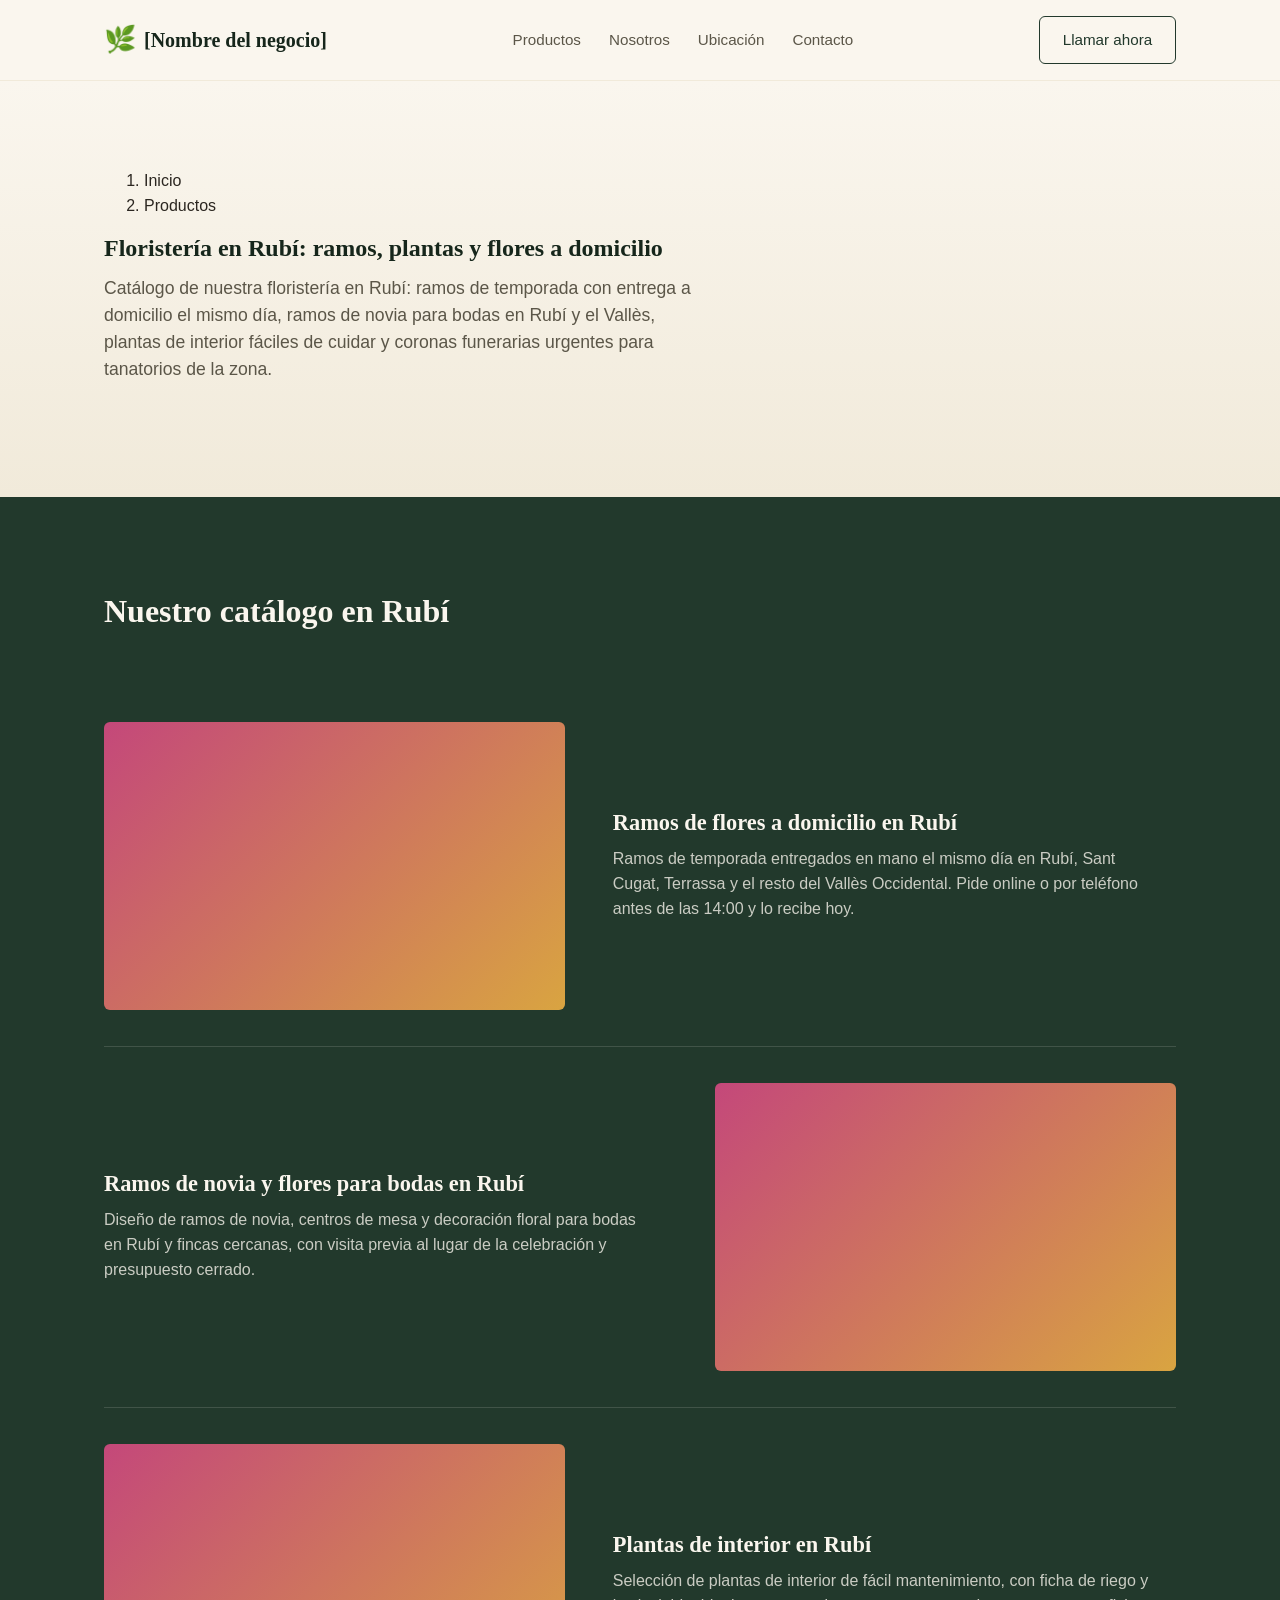
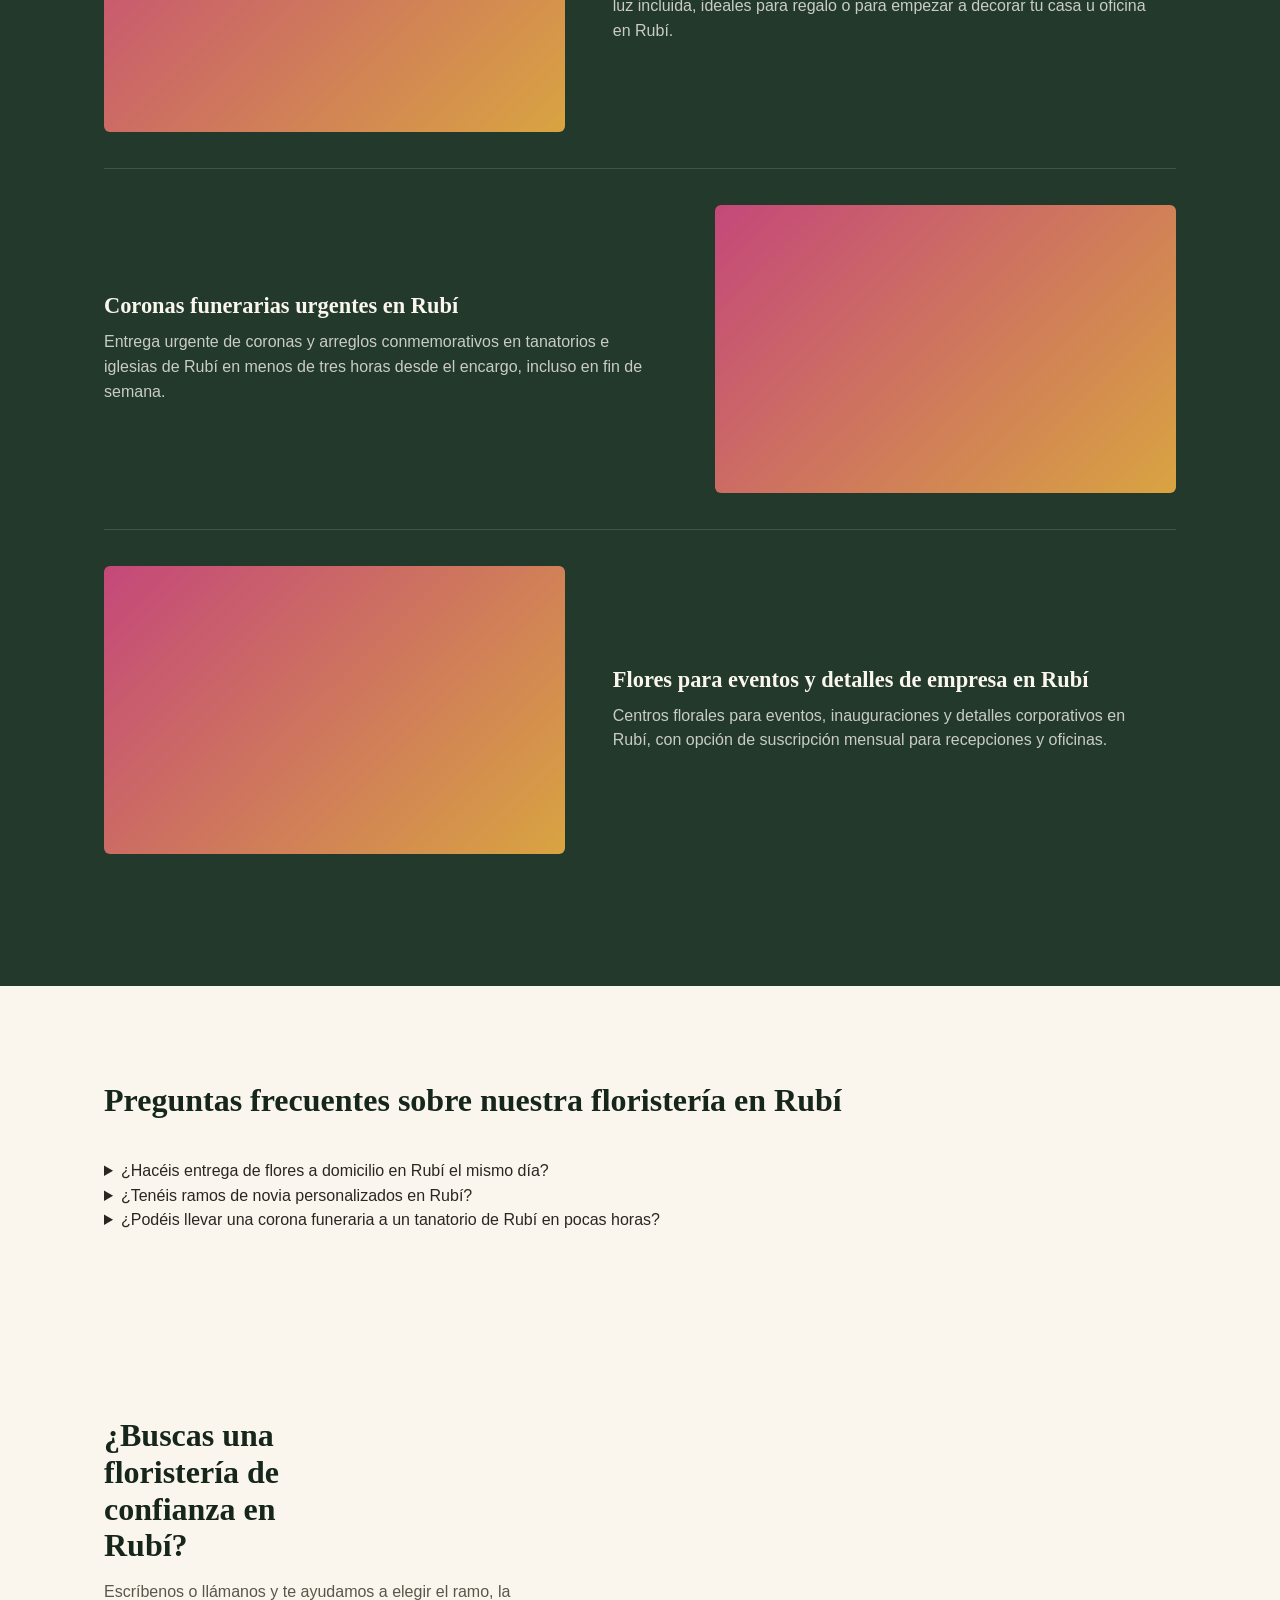
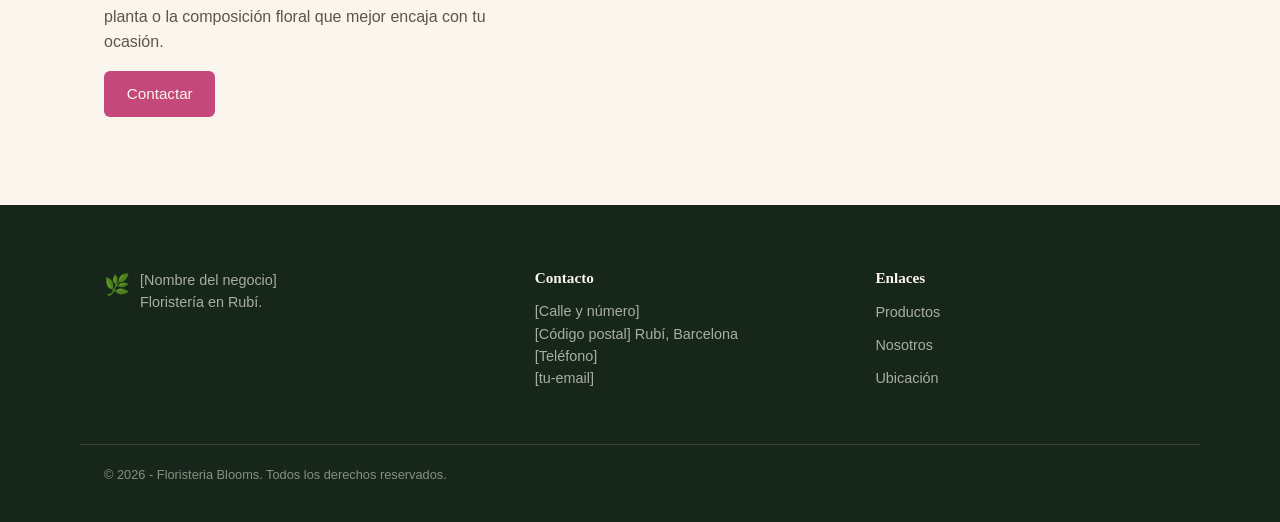
==== productos.html @ ac21e6e9 "cambios" ====
<!DOCTYPE html>
<html lang="es">
<head>
  <meta charset="UTF-8">
  <meta name="viewport" content="width=device-width, initial-scale=1.0">

  <title>Floristería en Rubí | Ramos, Bodas y Flores a Domicilio | [Nombre del negocio]</title>

  <meta name="description" content="Floristería en Rubí con ramos de temporada, flores a domicilio el mismo día, ramos de novia, plantas de interior y coronas funerarias. Pide online o visítanos en Rubí.">

  <link rel="stylesheet" href="styles.css">

</head>
<body>

  <header class="site-header">
    <div class="wrap header-inner">
      <a href="index.html" class="logo">
        <span class="logo-mark" aria-hidden="true">🌿</span>
        [Nombre del negocio]
      </a>

      <nav aria-label="Navegación principal">
        <ul class="nav-list">
          <li><a href="productos.html" aria-current="page">Productos</a></li>
          <li><a href="index.html#nosotros">Nosotros</a></li>
          <li><a href="index.html#ubicacion">Ubicación</a></li>
          <li><a href="index.html#contacto">Contacto</a></li>
        </ul>
      </nav>

      <a href="tel:+34[tu-teléfono]" class="btn btn-ghost header-cta">Llamar ahora</a>
    </div>
  </header>

  <main id="productos-top">

    <section class="hero">
      <div class="wrap">
        <nav aria-label="Breadcrumb">
          <ol class="breadcrumb">
            <li><a href="index.html">Inicio</a></li>
            <li aria-current="page">Productos</li>
          </ol>
        </nav>
        <h1>Floristería en Rubí: ramos, plantas y flores a domicilio</h1>
        <p class="hero-lede">
          Catálogo de nuestra floristería en Rubí: ramos de temporada con entrega a
          domicilio el mismo día, ramos de novia para bodas en Rubí y el Vallès,
          plantas de interior fáciles de cuidar y coronas funerarias urgentes para
          tanatorios de la zona.
        </p>
      </div>
    </section>

    <section id="productos" class="services">
      <div class="wrap">
        <h2>Nuestro catálogo en Rubí</h2>

        <article class="service-row">
          <div class="service-media" role="img" aria-label="Ramo de flores de temporada listo para entrega a domicilio en Rubí"></div>
          <div class="service-copy">
            <h3>Ramos de flores a domicilio en Rubí</h3>
            <p>
              Ramos de temporada entregados en mano el mismo día en Rubí, Sant Cugat,
              Terrassa y el resto del Vallès Occidental. Pide online o por teléfono
              antes de las 14:00 y lo recibe hoy.
            </p>
          </div>
        </article>

        <article class="service-row service-row--reverse">
          <div class="service-media" role="img" aria-label="Ramo de novia artesanal para bodas en Rubí"></div>
          <div class="service-copy">
            <h3>Ramos de novia y flores para bodas en Rubí</h3>
            <p>
              Diseño de ramos de novia, centros de mesa y decoración floral para
              bodas en Rubí y fincas cercanas, con visita previa al lugar de la
              celebración y presupuesto cerrado.
            </p>
          </div>
        </article>

        <article class="service-row">
          <div class="service-media" role="img" aria-label="Plantas de interior en macetas de cerámica para tiendas de Rubí"></div>
          <div class="service-copy">
            <h3>Plantas de interior en Rubí</h3>
            <p>
              Selección de plantas de interior de fácil mantenimiento, con ficha de
              riego y luz incluida, ideales para regalo o para empezar a decorar tu
              casa u oficina en Rubí.
            </p>
          </div>
        </article>

        <article class="service-row service-row--reverse">
          <div class="service-media" role="img" aria-label="Corona floral conmemorativa para tanatorio en Rubí"></div>
          <div class="service-copy">
            <h3>Coronas funerarias urgentes en Rubí</h3>
            <p>
              Entrega urgente de coronas y arreglos conmemorativos en tanatorios e
              iglesias de Rubí en menos de tres horas desde el encargo, incluso en
              fin de semana.
            </p>
          </div>
        </article>

        <article class="service-row">
          <div class="service-media" role="img" aria-label="Centro floral para evento de empresa en Rubí"></div>
          <div class="service-copy">
            <h3>Flores para eventos y detalles de empresa en Rubí</h3>
            <p>
              Centros florales para eventos, inauguraciones y detalles corporativos
              en Rubí, con opción de suscripción mensual para recepciones y
              oficinas.
            </p>
          </div>
        </article>
      </div>
    </section>

    <section class="testimonials">
      <div class="wrap">
        <h2>Preguntas frecuentes sobre nuestra floristería en Rubí</h2>
        <div class="faq-list">
          <details>
            <summary>¿Hacéis entrega de flores a domicilio en Rubí el mismo día?</summary>
            <p>Sí, los pedidos realizados antes de las 14:00 se entregan el mismo día en Rubí y poblaciones cercanas.</p>
          </details>
          <details>
            <summary>¿Tenéis ramos de novia personalizados en Rubí?</summary>
            <p>Sí, diseñamos ramos de novia a medida tras una reunión previa, con flor de temporada y presupuesto cerrado.</p>
          </details>
          <details>
            <summary>¿Podéis llevar una corona funeraria a un tanatorio de Rubí en pocas horas?</summary>
            <p>Sí, entregamos coronas y arreglos conmemorativos en tanatorios e iglesias de Rubí en menos de tres horas desde el encargo.</p>
          </details>
        </div>
      </div>
    </section>

    <section class="about">
      <div class="wrap about-inner">
        <div class="about-copy">
          <h2>¿Buscas una floristería de confianza en Rubí?</h2>
          <p>
            Escríbenos o llámanos y te ayudamos a elegir el ramo, la planta o la
            composición floral que mejor encaja con tu ocasión.
          </p>
          <a href="index.html#contacto" class="btn btn-primary">Contactar</a>
        </div>
      </div>
    </section>

  </main>

  <footer id="contacto" class="site-footer">
    <div class="wrap footer-inner">
      <div class="footer-brand">
        <span class="logo-mark" aria-hidden="true">🌿</span>
        <p>[Nombre del negocio]<br>Floristería en Rubí.</p>
      </div>

      <div class="footer-col">
        <h3>Contacto</h3>
        <p>
          [Calle y número]<br>
          [Código postal] Rubí, Barcelona<br>
          <a href="tel:+34[tu-teléfono]">[Teléfono]</a><br>
          <a href="mailto:[tu-email]">[tu-email]</a>
        </p>
      </div>

      <div class="footer-col">
        <h3>Enlaces</h3>
        <ul>
          <li><a href="productos.html">Productos</a></li>
          <li><a href="index.html#nosotros">Nosotros</a></li>
          <li><a href="index.html#ubicacion">Ubicación</a></li>
        </ul>
      </div>
    </div>

    <div class="wrap footer-bottom">
      <p>© 2026 - Floristeria Blooms. Todos los derechos reservados.</p>
    </div>
  </footer>

</body>
</html>
---- styles.css ----
:root {
  --pine: #22392C;
  --pine-deep: #16261B;
  --ivory: #FAF6EE;
  --ivory-dim: #F1EADA;
  --magenta: #C4487A;
  --magenta-deep: #9E3462;
  --gold: #D9A441;
  --ink: #2B2620;
  --ink-soft: #5B5648;

  --font-display: "Fraunces", Georgia, serif;
  --font-body: "Work Sans", -apple-system, BlinkMacSystemFont, "Segoe UI", sans-serif;

  --wrap: 1120px;
  --radius: 6px;
}

/*RESET*/
*, *::before, *::after { box-sizing: border-box; }
html { scroll-behavior: smooth; }
body {
  margin: 0;
  font-family: var(--font-body);
  color: var(--ink);
  background: var(--ivory);
  line-height: 1.55;
  -webkit-font-smoothing: antialiased;
}
img { max-width: 100%; display: block; }
a { color: inherit; text-decoration: none; }
ul { list-style: none; margin: 0; padding: 0; }
h1, h2, h3 { font-family: var(--font-display); font-weight: 600; line-height: 1.15; margin: 0 0 0.5em; color: var(--pine-deep); }
p { margin: 0 0 1em; max-width: 62ch; }

:focus-visible {
  outline: 2px solid var(--magenta);
  outline-offset: 3px;
}

@media (prefers-reduced-motion: reduce) {
  html { scroll-behavior: auto; }
  * { animation-duration: 0.001ms !important; transition-duration: 0.001ms !important; }
}

.wrap {
  max-width: var(--wrap);
  margin: 0 auto;
  padding: 0 24px;
}

/*BOTONES*/
.btn {
  display: inline-block;
  padding: 0.75em 1.5em;
  border-radius: var(--radius);
  font-weight: 500;
  font-size: 0.95rem;
  transition: background-color 0.2s ease, color 0.2s ease, border-color 0.2s ease;
}
.btn-primary {
  background: var(--magenta);
  color: var(--ivory);
}
.btn-primary:hover { background: var(--magenta-deep); }

.btn-ghost {
  border: 1px solid var(--pine);
  color: var(--pine);
}
.btn-ghost:hover { background: var(--pine); color: var(--ivory); }

.btn-text {
  padding: 0.75em 0;
  color: var(--pine-deep);
  font-weight: 600;
  border-bottom: 1px solid transparent;
}
.btn-text:hover { border-bottom-color: var(--pine-deep); }

/* HEADER*/
.site-header {
  position: sticky;
  top: 0;
  z-index: 10;
  background: rgba(250, 246, 238, 0.92);
  backdrop-filter: blur(6px);
  border-bottom: 1px solid var(--ivory-dim);
}
.header-inner {
  display: flex;
  align-items: center;
  justify-content: space-between;
  gap: 24px;
  padding-top: 16px;
  padding-bottom: 16px;
}
.logo {
  display: flex;
  align-items: center;
  gap: 8px;
  font-family: var(--font-display);
  font-size: 1.25rem;
  font-weight: 600;
  color: var(--pine-deep);
  white-space: nowrap;
}
.logo-mark { font-size: 1.3em; }

.nav-list {
  display: flex;
  gap: 28px;
  font-size: 0.95rem;
}
.nav-list a { color: var(--ink-soft); }
.nav-list a:hover { color: var(--magenta); }

.header-cta { flex-shrink: 0; }

@media (max-width: 720px) {
  .nav-list { display: none; }
}

/*HERO */
.hero {
  padding: 72px 0 96px;
  background: linear-gradient(180deg, var(--ivory) 0%, var(--ivory-dim) 100%);
}
.hero-inner {
  display: grid;
  grid-template-columns: 1.1fr 0.9fr;
  gap: 56px;
  align-items: center;
}
.hero-copy h1 {
  font-size: clamp(2.1rem, 4vw, 3.1rem);
  max-width: 14ch;
}
.hero-lede {
  font-size: 1.1rem;
  color: var(--ink-soft);
}
.hero-actions {
  display: flex;
  align-items: center;
  gap: 24px;
  flex-wrap: wrap;
  margin-top: 8px;
}

.hero-collage {
  position: relative;
  height: 380px;
}
.collage-tile {
  position: absolute;
  border-radius: var(--radius);
  background-size: cover;
  background-position: center;
  box-shadow: 0 18px 40px -20px rgba(22, 38, 27, 0.4);
}
.tile-a {
  width: 62%;
  height: 70%;
  top: 0;
  right: 0;
  background: linear-gradient(135deg, #E7A9C1, var(--magenta));
}
.tile-b {
  width: 46%;
  height: 48%;
  bottom: 0;
  left: 0;
  background: linear-gradient(135deg, var(--gold), #B87F2C);
}
.tile-c {
  width: 34%;
  height: 34%;
  bottom: 8%;
  right: 12%;
  background: linear-gradient(135deg, var(--pine), var(--pine-deep));
  border: 6px solid var(--ivory);
}

@media (max-width: 860px) {
  .hero-inner { grid-template-columns: 1fr; }
  .hero-collage { height: 260px; order: -1; }
}

/*DIVIDERS */
.divider { line-height: 0; }
.divider svg { width: 100%; height: 48px; display: block; }
.divider path { fill: var(--pine); }
.divider-flip { transform: scaleY(-1); }
.divider-flip svg { transform: scaleY(-1); }

/* SOBRE NOSOTROS */
.about { padding: 88px 0; }
.about-inner {
  display: grid;
  grid-template-columns: 0.85fr 1.15fr;
  gap: 56px;
  align-items: center;
}
.about-media {
  aspect-ratio: 4 / 5;
  border-radius: var(--radius);
  background: linear-gradient(150deg, var(--ivory-dim), var(--gold) 140%);
}
.about-copy h2 { font-size: 2rem; max-width: 16ch; }
.about-copy p { color: var(--ink-soft); }

@media (max-width: 780px) {
  .about-inner { grid-template-columns: 1fr; }
}

/* SERVICIOS — filas alternas, no tarjetas */
.services {
  background: var(--pine);
  color: var(--ivory);
  padding: 96px 0;
}
.services h2 {
  color: var(--ivory);
  font-size: 2rem;
  margin-bottom: 56px;
}
.service-row {
  display: grid;
  grid-template-columns: 0.9fr 1.1fr;
  gap: 48px;
  align-items: center;
  padding: 36px 0;
  border-bottom: 1px solid rgba(250, 246, 238, 0.14);
}
.service-row:last-child { border-bottom: none; }
.service-row--reverse { direction: rtl; }
.service-row--reverse > * { direction: ltr; }

.service-media {
  aspect-ratio: 16 / 10;
  border-radius: var(--radius);
  background: linear-gradient(135deg, var(--magenta), var(--gold));
}
.service-copy h3 {
  color: var(--ivory);
  font-size: 1.4rem;
}
.service-copy p {
  color: rgba(250, 246, 238, 0.78);
  margin-bottom: 0;
}

@media (max-width: 720px) {
  .service-row, .service-row--reverse { grid-template-columns: 1fr; direction: ltr; }
}

/* TESTIMONIOS */
.testimonials { padding: 96px 0; }
.testimonials h2 { font-size: 2rem; margin-bottom: 40px; }
.testimonial-grid {
  display: grid;
  grid-template-columns: repeat(3, 1fr);
  gap: 32px;
}
blockquote {
  margin: 0;
  padding: 28px 24px;
  background: var(--ivory-dim);
  border-left: 3px solid var(--magenta);
  border-radius: 0 var(--radius) var(--radius) 0;
}
blockquote p {
  font-family: var(--font-display);
  font-style: italic;
  font-size: 1.05rem;
  color: var(--pine-deep);
}
blockquote cite {
  font-style: normal;
  font-size: 0.85rem;
  color: var(--ink-soft);
}

@media (max-width: 860px) {
  .testimonial-grid { grid-template-columns: 1fr; }
}

/* UBICACIÓN */
.location {
  padding: 96px 0;
  background: var(--ivory-dim);
}
.location-inner {
  display: grid;
  grid-template-columns: 0.9fr 1.1fr;
  gap: 56px;
  align-items: start;
}
.location h2 { font-size: 2rem; }
address { font-style: normal; color: var(--ink-soft); margin-bottom: 20px; }

.hours { margin: 0 0 28px; }
.hours div {
  display: flex;
  justify-content: space-between;
  max-width: 320px;
  padding: 8px 0;
  border-bottom: 1px solid rgba(43, 38, 32, 0.1);
  font-size: 0.95rem;
}
.hours dt { color: var(--ink-soft); }
.hours dd { margin: 0; font-weight: 600; color: var(--pine-deep); }

.map-placeholder {
  aspect-ratio: 4 / 3;
  border-radius: var(--radius);
  background: repeating-linear-gradient(45deg, #E4DCC8, #E4DCC8 12px, #DAD0B8 12px, #DAD0B8 24px);
  display: flex;
  align-items: center;
  justify-content: center;
  text-align: center;
  padding: 24px;
}
.map-placeholder p { color: var(--ink-soft); font-size: 0.9rem; margin: 0; }

@media (max-width: 780px) {
  .location-inner { grid-template-columns: 1fr; }
}

/* FOOTER */
.site-footer {
  background: var(--pine-deep);
  color: rgba(250, 246, 238, 0.8);
  padding: 64px 0 24px;
}
.footer-inner {
  display: grid;
  grid-template-columns: 1.3fr 1fr 1fr;
  gap: 40px;
  padding-bottom: 40px;
  border-bottom: 1px solid rgba(250, 246, 238, 0.12);
}
.footer-brand {
  display: flex;
  gap: 10px;
}
.footer-brand p { color: rgba(250, 246, 238, 0.65); font-size: 0.9rem; }
.footer-col h3 {
  color: var(--ivory);
  font-size: 0.95rem;
  margin-bottom: 14px;
}
.footer-col a, .footer-col p {
  font-size: 0.9rem;
  color: rgba(250, 246, 238, 0.65);
}
.footer-col ul { display: flex; flex-direction: column; gap: 8px; }
.footer-col a:hover { color: var(--gold); }

.footer-bottom {
  padding-top: 20px;
  font-size: 0.8rem;
  color: rgba(250, 246, 238, 0.5);
}

@media (max-width: 680px) {
  .footer-inner { grid-template-columns: 1fr; }
}
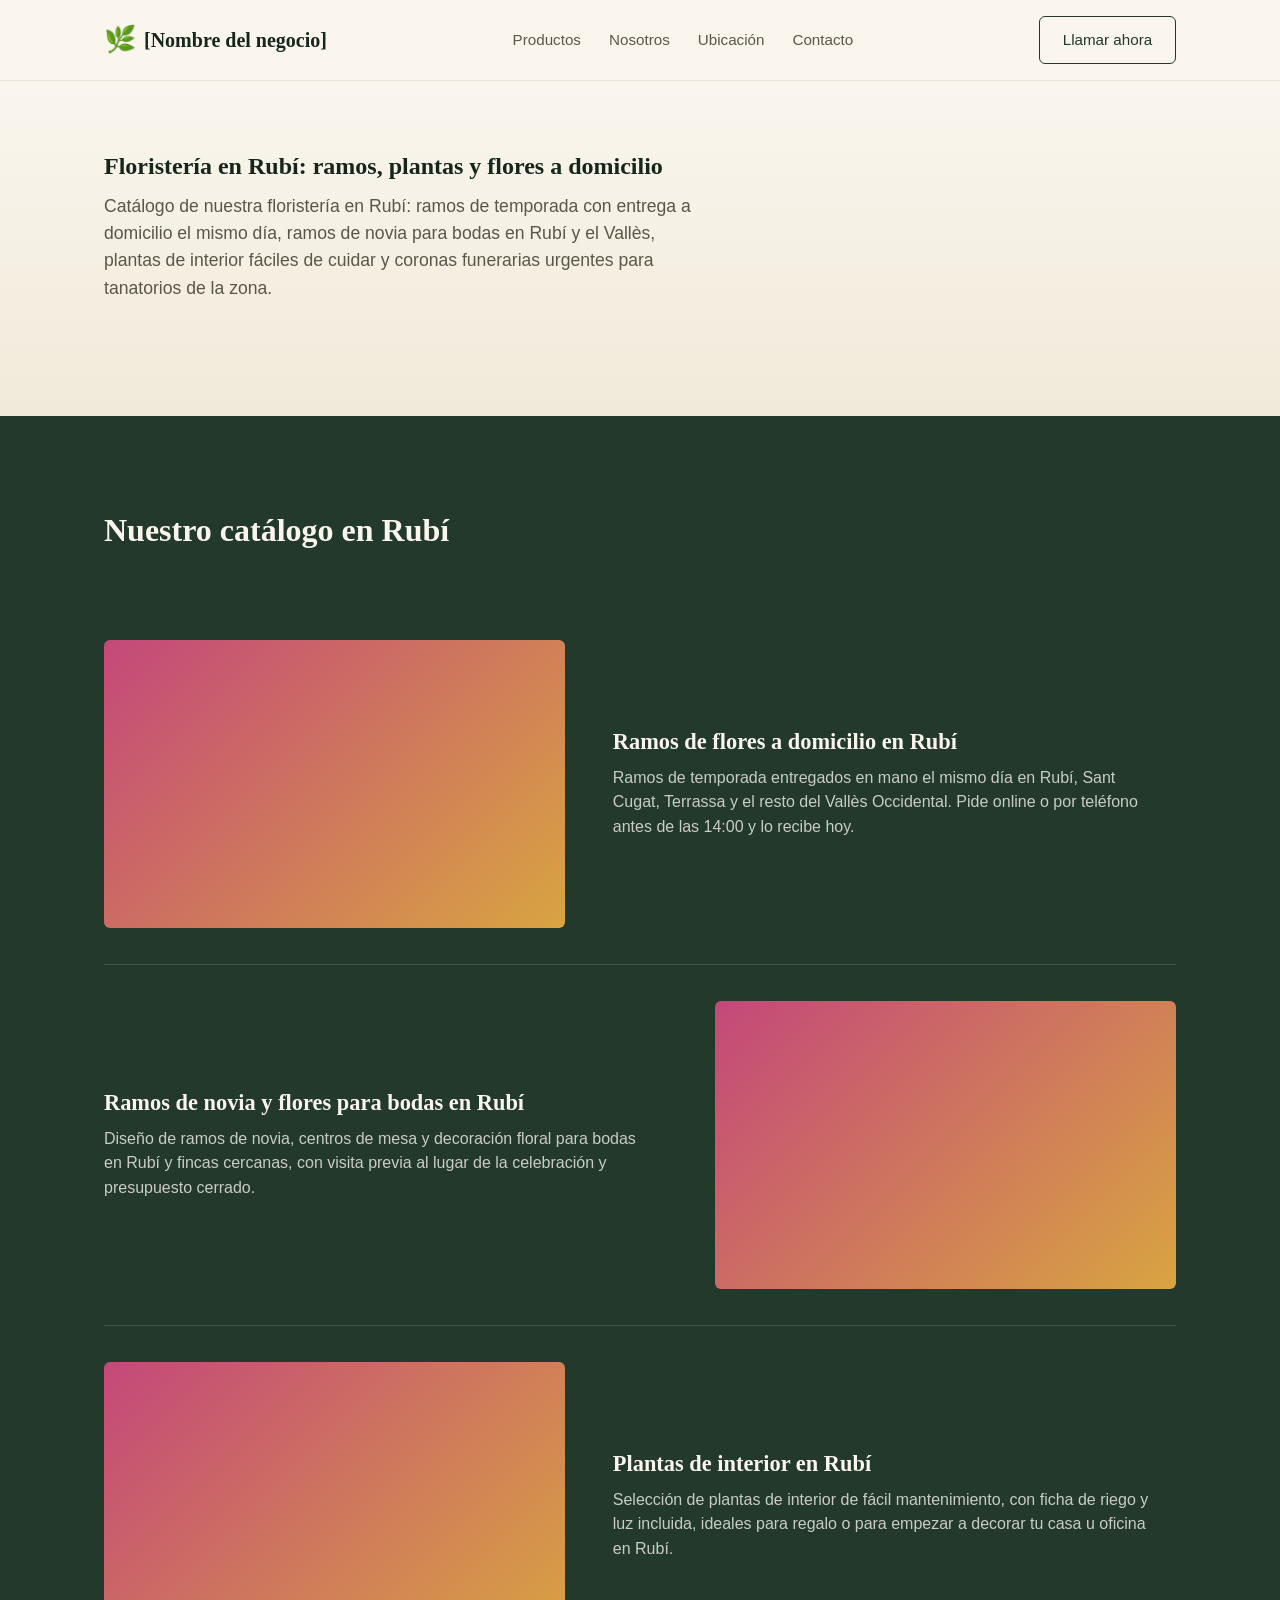
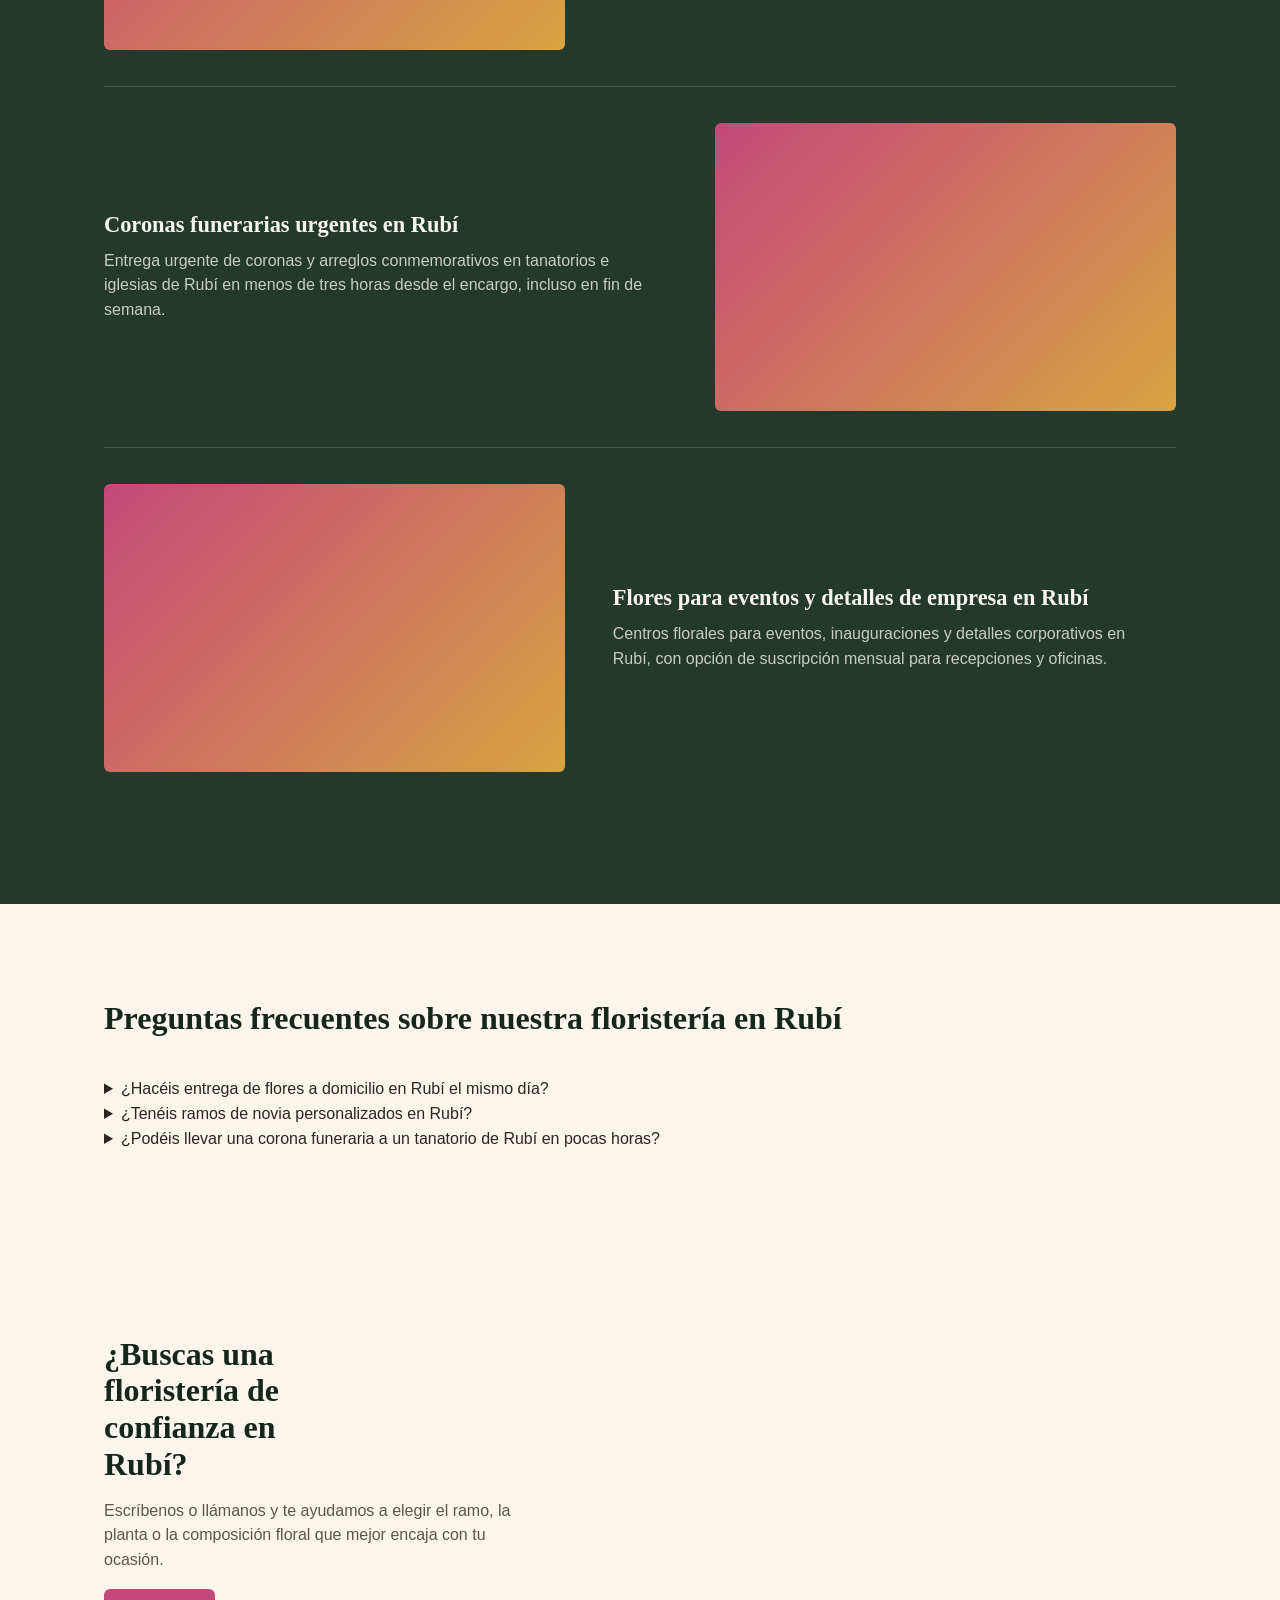
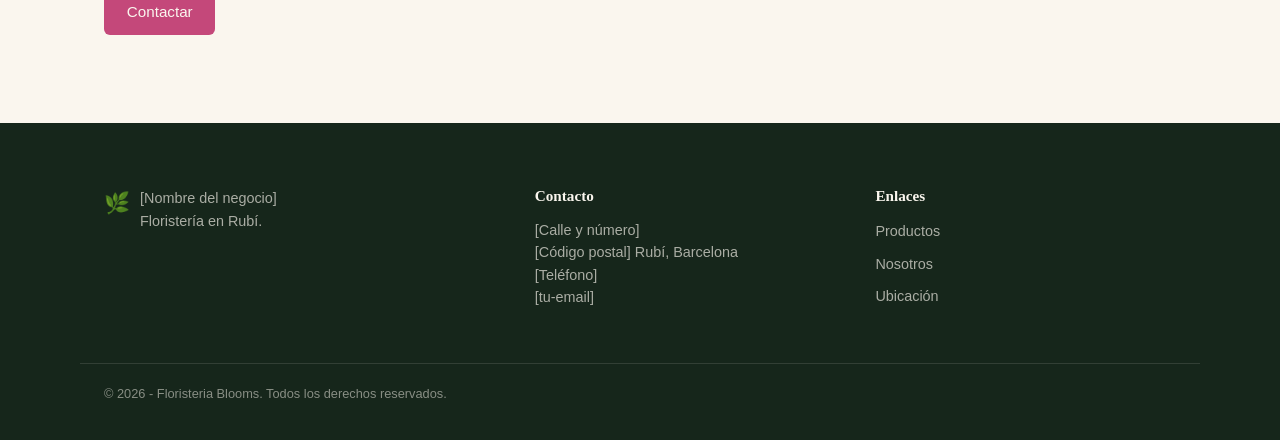
==== commit 41ff308f: "productos" ====
--- a/productos.html
+++ b/productos.html
@@ -37,12 +37,6 @@
 
     <section class="hero">
       <div class="wrap">
-        <nav aria-label="Breadcrumb">
-          <ol class="breadcrumb">
-            <li><a href="index.html">Inicio</a></li>
-            <li aria-current="page">Productos</li>
-          </ol>
-        </nav>
         <h1>Floristería en Rubí: ramos, plantas y flores a domicilio</h1>
         <p class="hero-lede">
           Catálogo de nuestra floristería en Rubí: ramos de temporada con entrega a
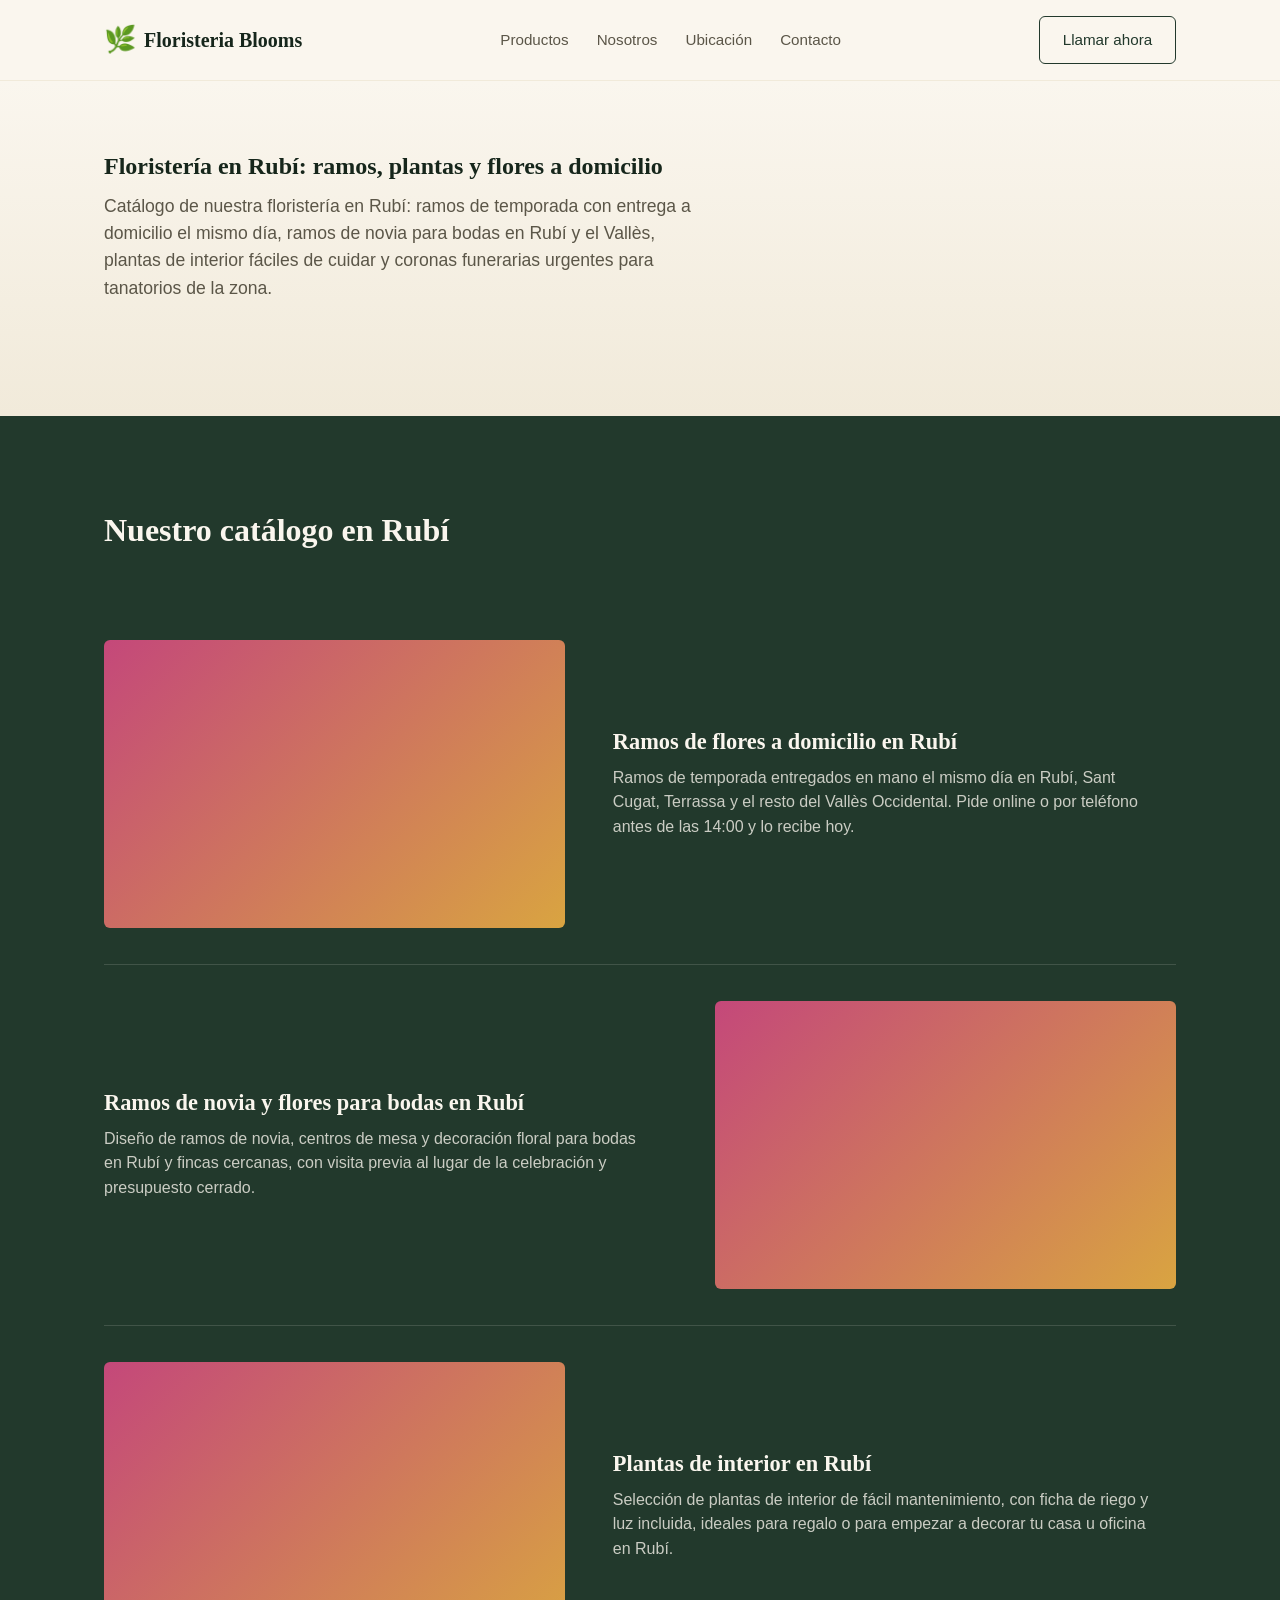
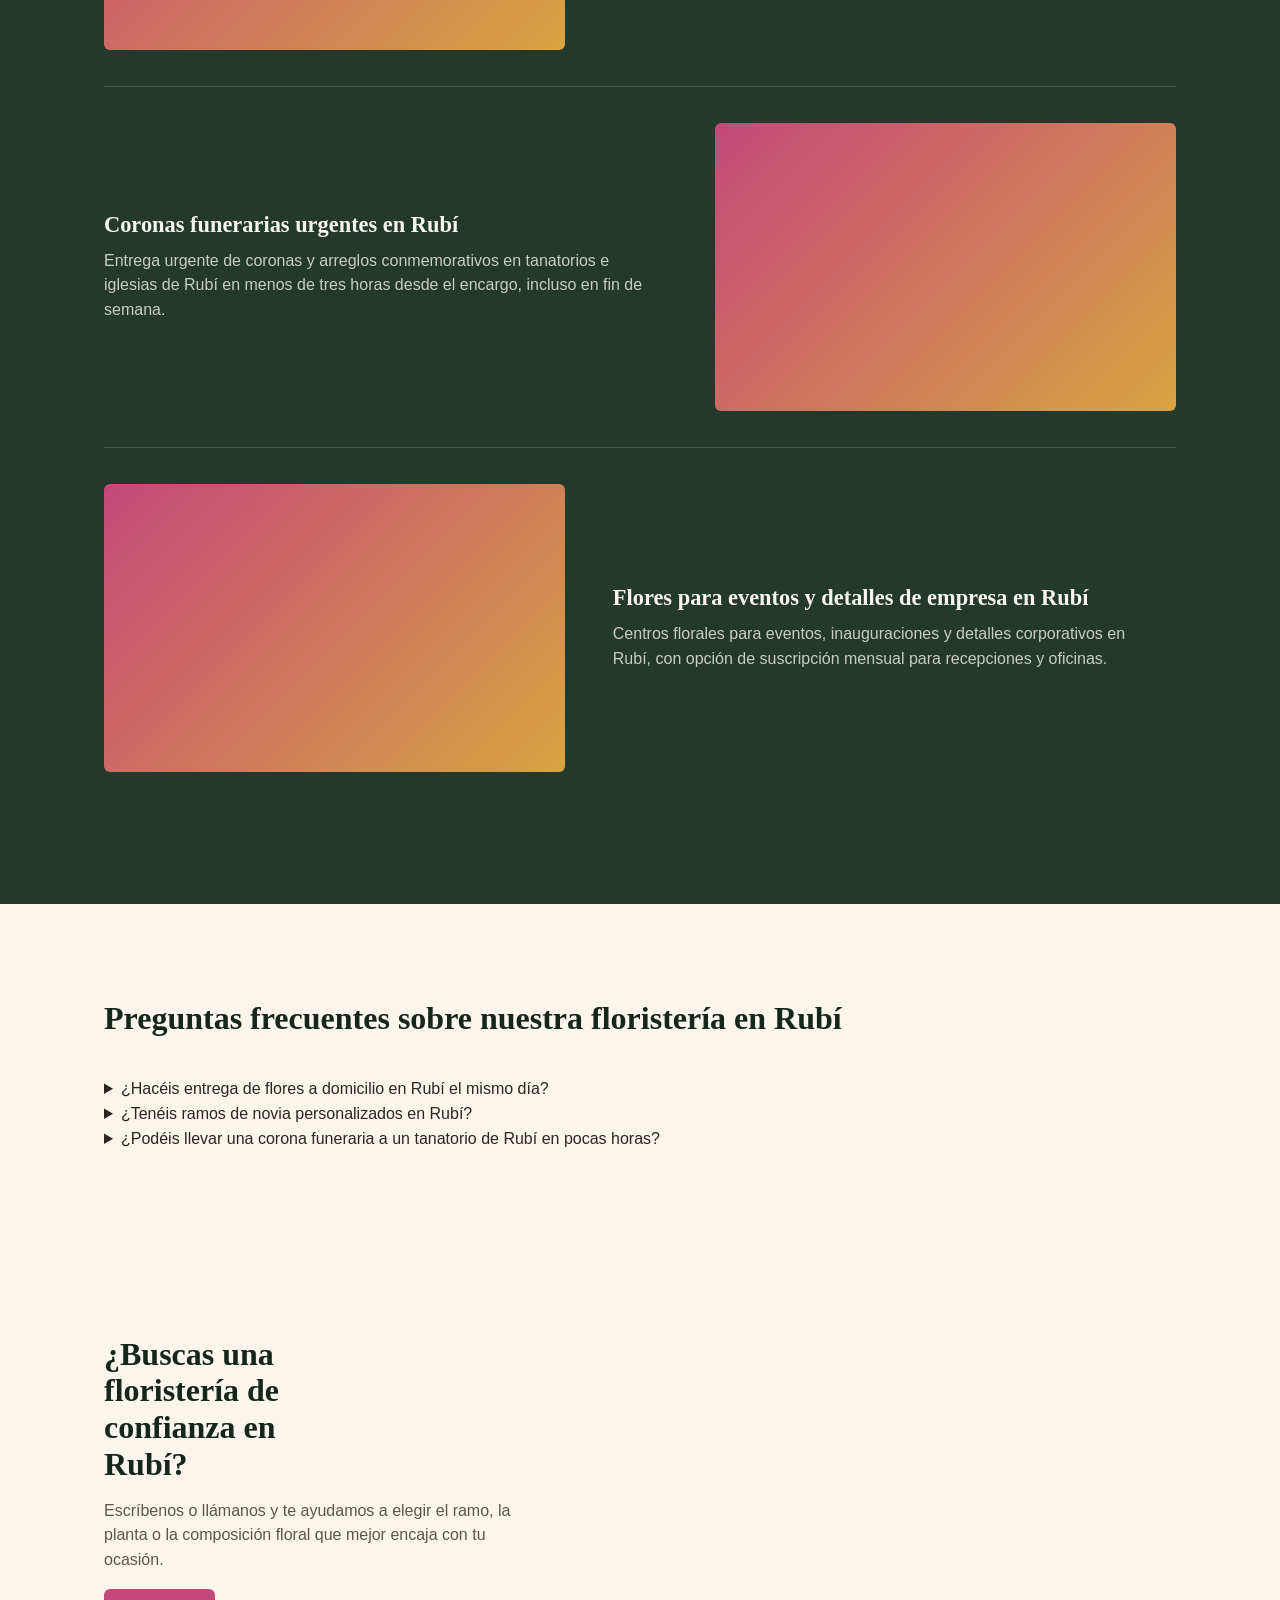
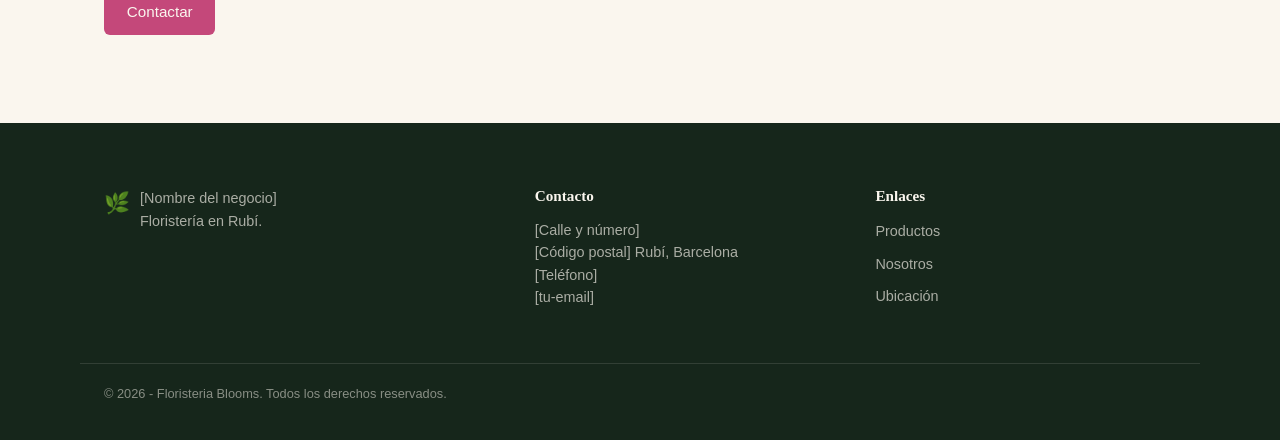
==== commit d45cfe21: "imagenes" ====
--- a/productos.html
+++ b/productos.html
@@ -2,13 +2,18 @@
 <html lang="es">
 <head>
   <meta charset="UTF-8">
-  <meta name="viewport" content="width=device-width, initial-scale=1.0">
+  <meta name="viewport" content="width=device-width, initial-scale=1">
+  <title>Floristería en Rubí | Ramos, Bodas y Flores a Domicilio | Floristeria Blooms</title>
+  <meta name="description" content="Floristería en Rubí con ramos de temporada, flores a domicilio el mismo día, ramos de novia, plantas de interior y coronas funerarias. Pide online o visítanos en Rubí.">
+  <link rel="canonical" href="https://saracasteloalum.github.io/floristeriablooms/">
+  <link rel="icon" href="favicon.png">
+  <link rel="stylesheet" href="styles.css">
 
-  <title>Floristería en Rubí | Ramos, Bodas y Flores a Domicilio | [Nombre del negocio]</title>
-
-  <meta name="description" content="Floristería en Rubí con ramos de temporada, flores a domicilio el mismo día, ramos de novia, plantas de interior y coronas funerarias. Pide online o visítanos en Rubí.">
-
-  <link rel="stylesheet" href="styles.css">
+  <meta property="og:type" content="website">
+  <meta property="og:title" content="Floristería en Rubí | Ramos, Bodas y Flores a Domicilio | Floristeria Blooms">
+  <meta property="og:description" content="Floristería en Rubí con ramos de temporada, flores a domicilio el mismo día, ramos de novia, plantas de interior y coronas funerarias. Pide online o visítanos en Rubí.">
+  <meta property="og:url" content="https://saracasteloalum.github.io/floristeriablooms/">
+  <meta property="og:locale" content="ca_ES"> 
 
 </head>
 <body>
@@ -17,7 +22,7 @@
     <div class="wrap header-inner">
       <a href="index.html" class="logo">
         <span class="logo-mark" aria-hidden="true">🌿</span>
-        [Nombre del negocio]
+        Floristeria Blooms
       </a>
 
       <nav aria-label="Navegación principal">
--- a/styles.css
+++ b/styles.css
@@ -178,7 +178,7 @@
   height: 34%;
   bottom: 8%;
   right: 12%;
-  background: linear-gradient(135deg, var(--pine), var(--pine-deep));
+  background: linear-gradient(135deg, white, white);
   border: 6px solid var(--ivory);
 }
 
@@ -328,6 +328,18 @@
   .location-inner { grid-template-columns: 1fr; }
 }
 
+
+/* Imágenes dentro de los bloques */
+.collage-tile img,
+.about-media img,
+.service-media img {
+  width: 100%;
+  height: 100%;
+  object-fit: cover;
+  border-radius: inherit;
+}
+
+
 /* FOOTER */
 .site-footer {
   background: var(--pine-deep);
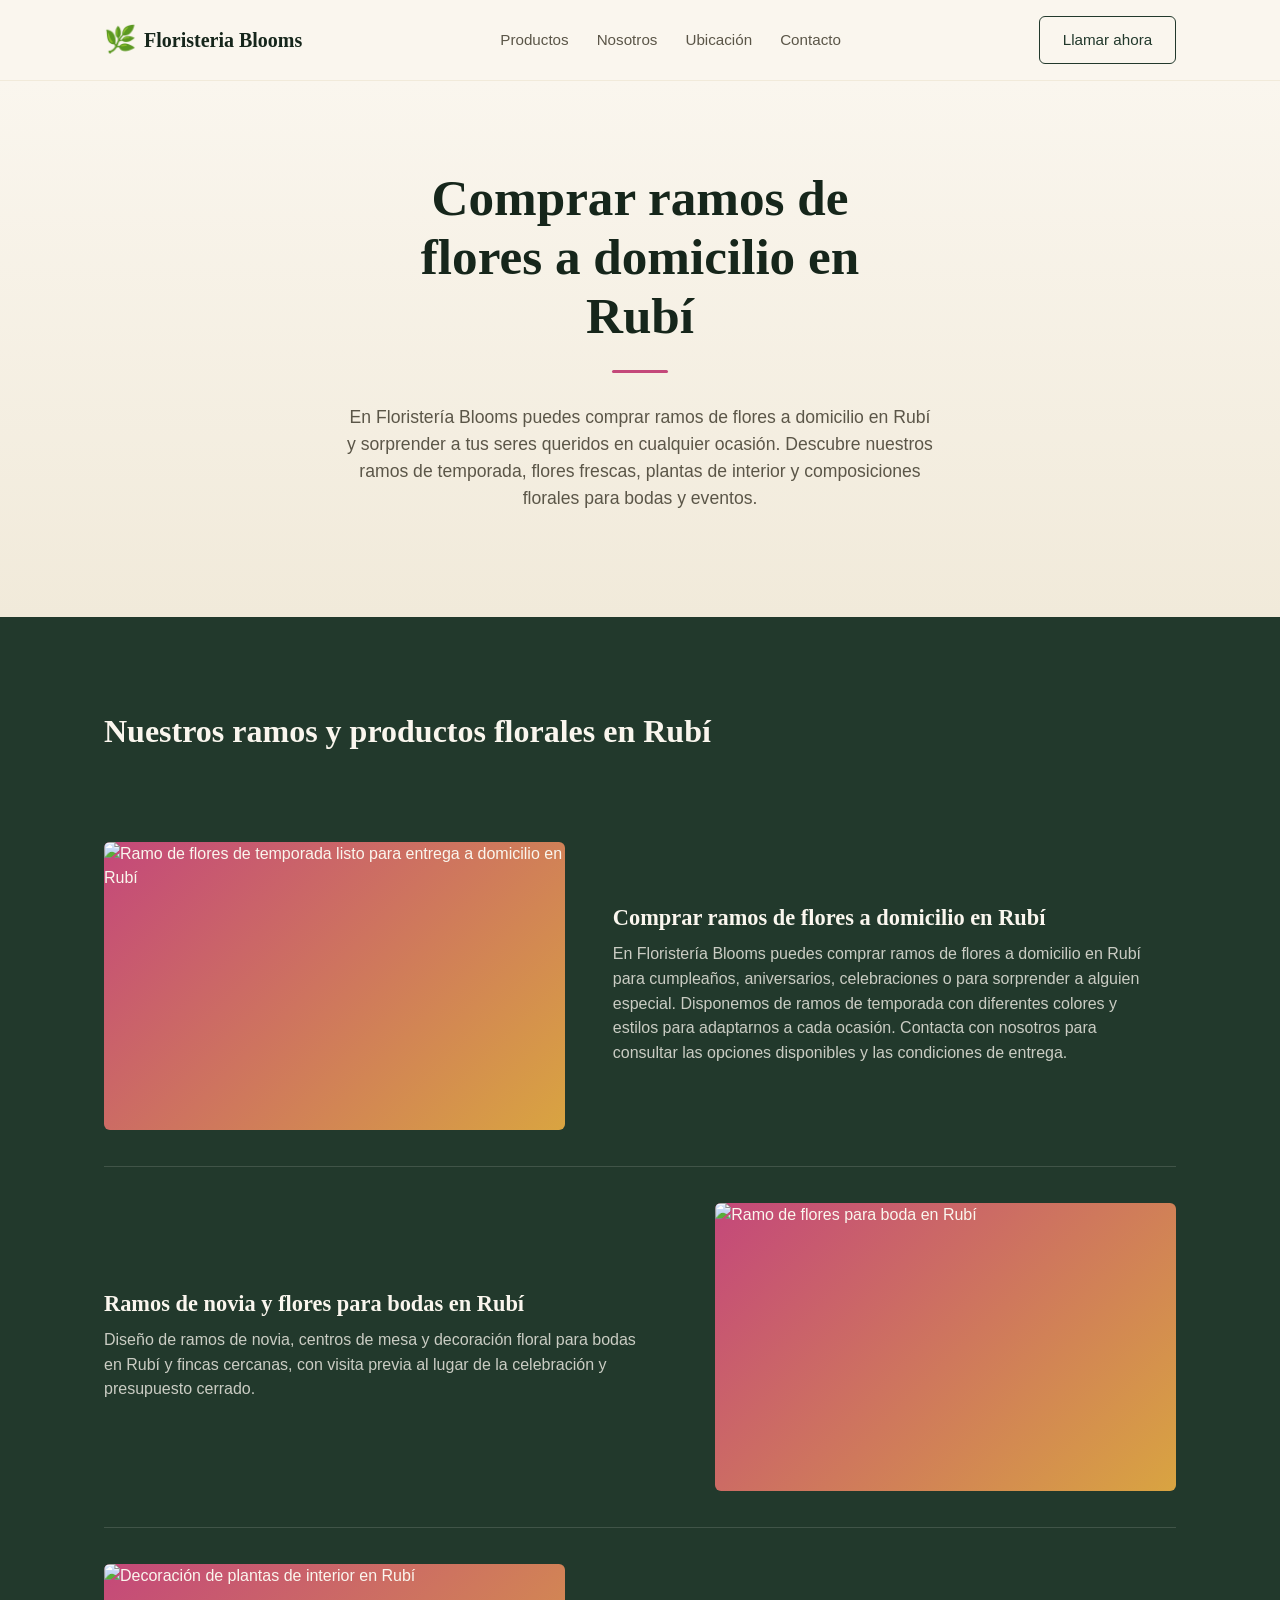
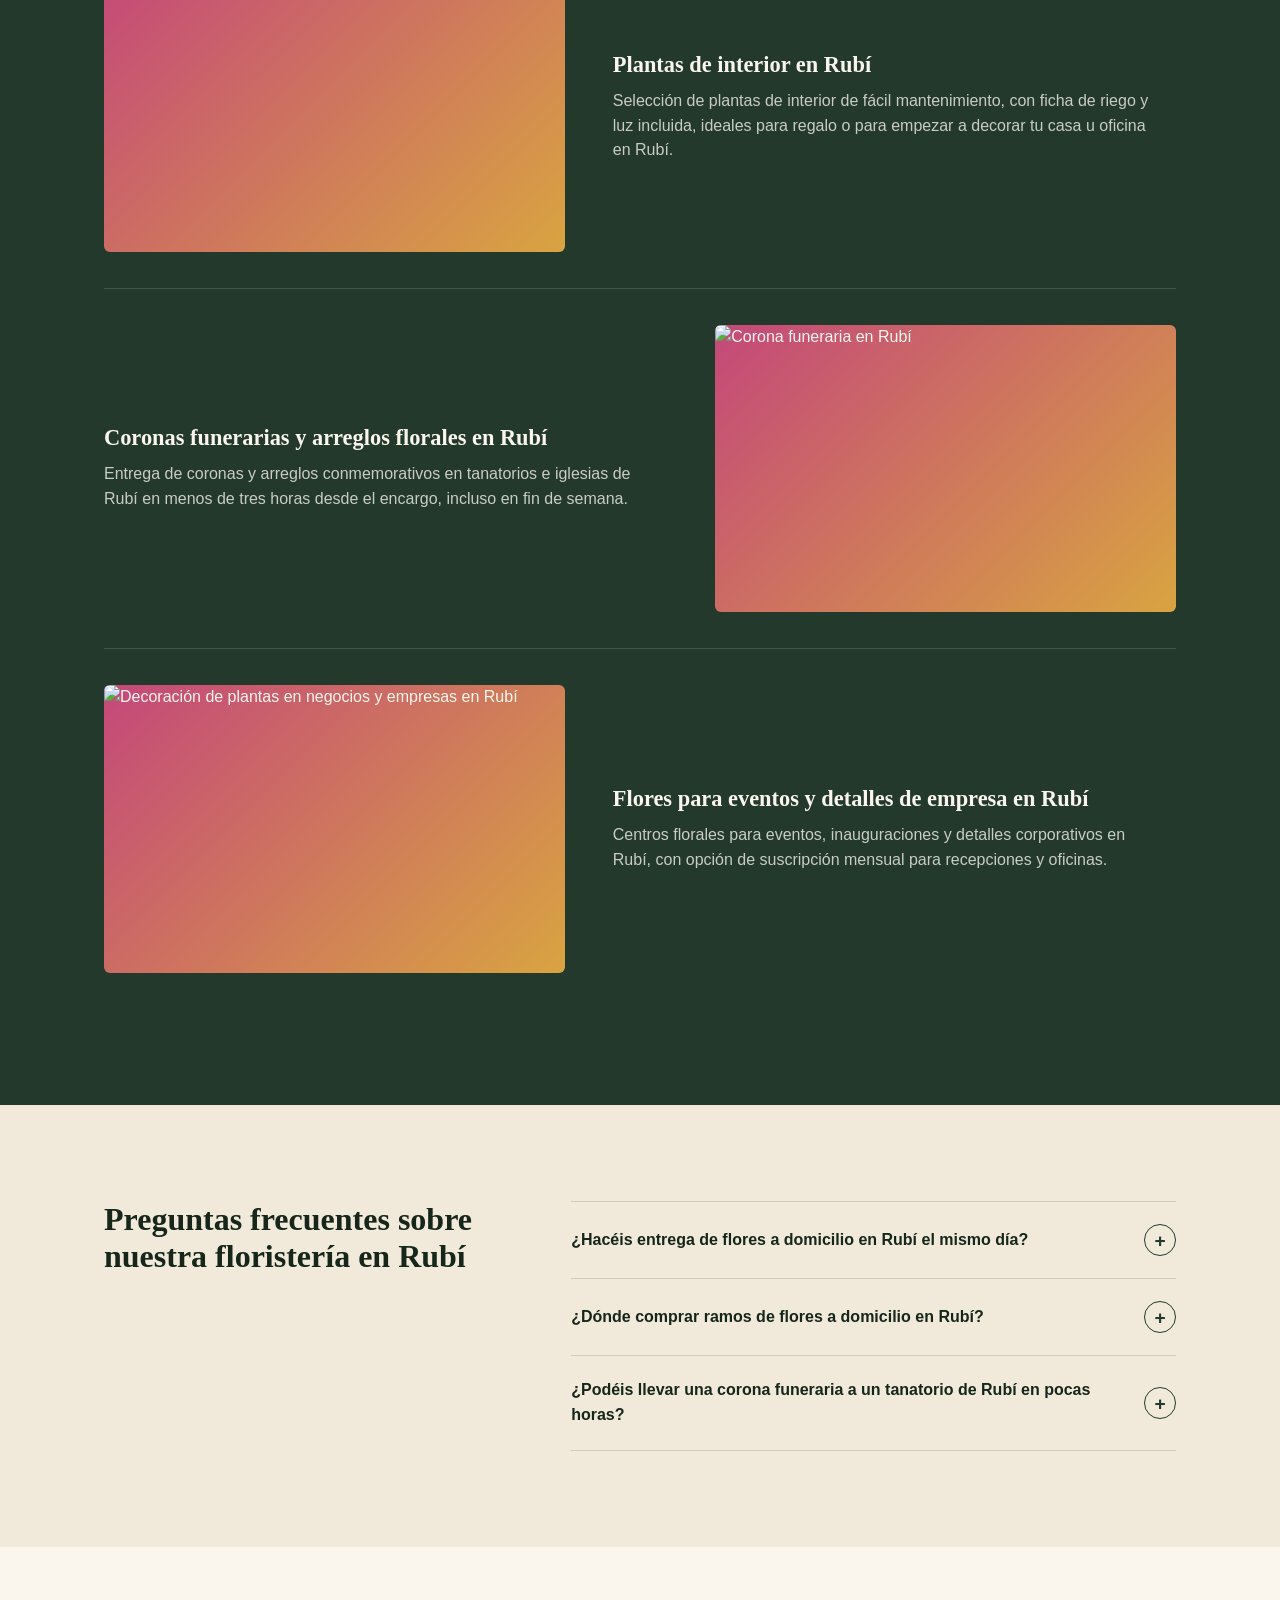
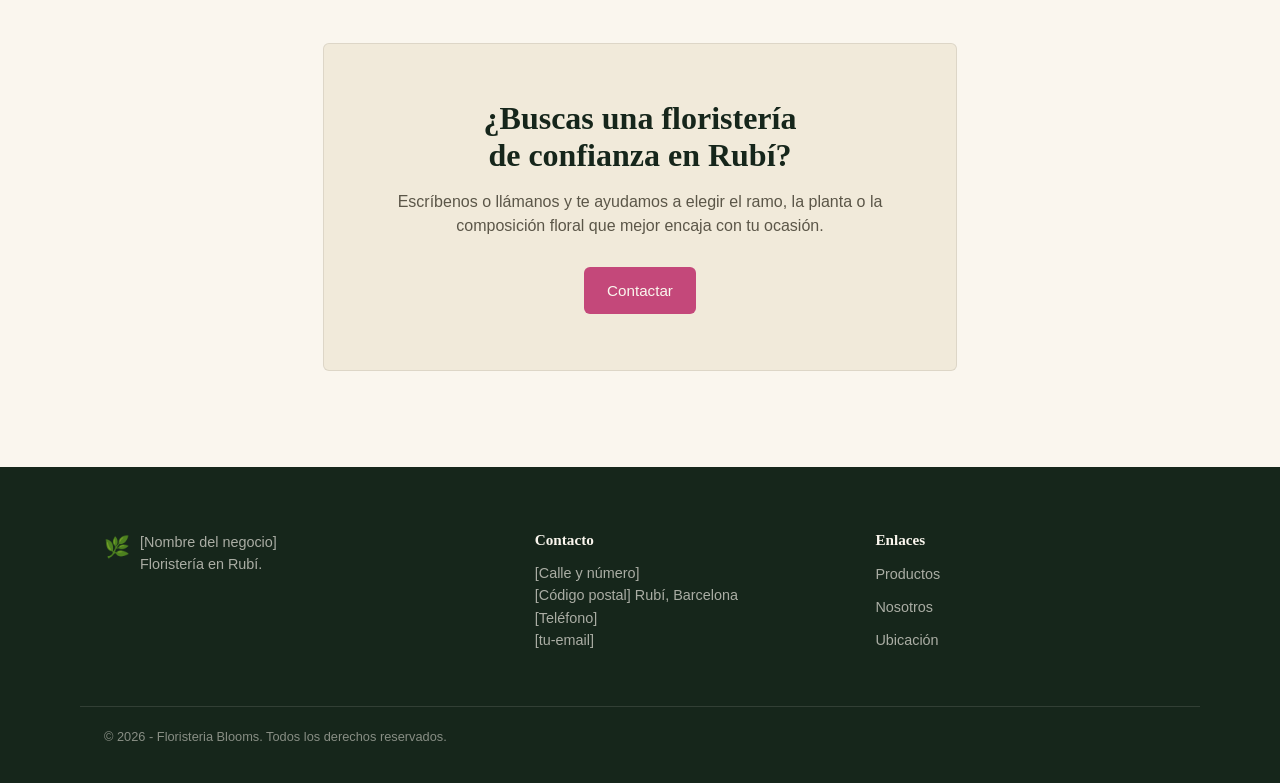
==== commit de61f106: "Productos e inicio hecho" ====
--- a/productos.html
+++ b/productos.html
@@ -42,34 +42,41 @@
 
     <section class="hero">
       <div class="wrap">
-        <h1>Floristería en Rubí: ramos, plantas y flores a domicilio</h1>
+        <h1>Comprar ramos de flores a domicilio en Rubí</h1>
         <p class="hero-lede">
-          Catálogo de nuestra floristería en Rubí: ramos de temporada con entrega a
-          domicilio el mismo día, ramos de novia para bodas en Rubí y el Vallès,
-          plantas de interior fáciles de cuidar y coronas funerarias urgentes para
-          tanatorios de la zona.
+          En Floristería Blooms puedes comprar ramos de flores a domicilio
+          en Rubí y sorprender a tus seres queridos en cualquier ocasión.
+          Descubre nuestros ramos de temporada, flores frescas, plantas
+          de interior y composiciones florales para bodas y eventos.
         </p>
       </div>
     </section>
 
     <section id="productos" class="services">
       <div class="wrap">
-        <h2>Nuestro catálogo en Rubí</h2>
+        <h2>Nuestros ramos y productos florales en Rubí</h2>
 
         <article class="service-row">
-          <div class="service-media" role="img" aria-label="Ramo de flores de temporada listo para entrega a domicilio en Rubí"></div>
-          <div class="service-copy">
-            <h3>Ramos de flores a domicilio en Rubí</h3>
-            <p>
-              Ramos de temporada entregados en mano el mismo día en Rubí, Sant Cugat,
-              Terrassa y el resto del Vallès Occidental. Pide online o por teléfono
-              antes de las 14:00 y lo recibe hoy.
+          <div class="service-media">
+            <img src="https://jardin2000.es/wp-content/uploads/2026/04/ramo-flores-silvestres-madrid.jpg" alt="Ramo de flores de temporada listo para entrega a domicilio en Rubí">
+          </div>
+          <div class="service-copy">
+            <h3>Comprar ramos de flores a domicilio en Rubí</h3>
+            <p>
+              En Floristería Blooms puedes comprar ramos de flores a domicilio
+              en Rubí para cumpleaños, aniversarios, celebraciones o para
+              sorprender a alguien especial. Disponemos de ramos de temporada
+              con diferentes colores y estilos para adaptarnos a cada ocasión.
+              Contacta con nosotros para consultar las opciones disponibles
+              y las condiciones de entrega.
             </p>
           </div>
         </article>
 
         <article class="service-row service-row--reverse">
-          <div class="service-media" role="img" aria-label="Ramo de novia artesanal para bodas en Rubí"></div>
+          <div class="service-media">
+            <img src="https://cdn0.bodas.net/article-real-wedding/635/original/1280/jpg/3338167.jpeg" alt="Ramo de flores para boda en Rubí">
+          </div>
           <div class="service-copy">
             <h3>Ramos de novia y flores para bodas en Rubí</h3>
             <p>
@@ -81,7 +88,9 @@
         </article>
 
         <article class="service-row">
-          <div class="service-media" role="img" aria-label="Plantas de interior en macetas de cerámica para tiendas de Rubí"></div>
+          <div class="service-media">
+            <img src="https://hips.hearstapps.com/hmg-prod/images/db5079ef-025b-45c9-9add-0de92bd844f6.jpeg" alt="Decoración de plantas de interior en Rubí">
+          </div>
           <div class="service-copy">
             <h3>Plantas de interior en Rubí</h3>
             <p>
@@ -93,11 +102,13 @@
         </article>
 
         <article class="service-row service-row--reverse">
-          <div class="service-media" role="img" aria-label="Corona floral conmemorativa para tanatorio en Rubí"></div>
-          <div class="service-copy">
-            <h3>Coronas funerarias urgentes en Rubí</h3>
-            <p>
-              Entrega urgente de coronas y arreglos conmemorativos en tanatorios e
+          <div class="service-media">
+            <img src="https://floristeriablooms.com/2516-medium_default/ultimo-adios.jpg" alt="Corona funeraria en Rubí">
+          </div>
+          <div class="service-copy">
+            <h3>Coronas funerarias y arreglos florales en Rubí</h3>
+            <p>
+              Entrega  de coronas y arreglos conmemorativos en tanatorios e
               iglesias de Rubí en menos de tres horas desde el encargo, incluso en
               fin de semana.
             </p>
@@ -105,7 +116,9 @@
         </article>
 
         <article class="service-row">
-          <div class="service-media" role="img" aria-label="Centro floral para evento de empresa en Rubí"></div>
+          <div class="service-media">
+            <img src="https://e00-elmundo.uecdn.es/assets/multimedia/imagenes/2018/05/21/15269015545012.jpg" alt="Decoración de plantas en negocios y empresas en Rubí">
+          </div>
           <div class="service-copy">
             <h3>Flores para eventos y detalles de empresa en Rubí</h3>
             <p>
@@ -127,8 +140,11 @@
             <p>Sí, los pedidos realizados antes de las 14:00 se entregan el mismo día en Rubí y poblaciones cercanas.</p>
           </details>
           <details>
-            <summary>¿Tenéis ramos de novia personalizados en Rubí?</summary>
-            <p>Sí, diseñamos ramos de novia a medida tras una reunión previa, con flor de temporada y presupuesto cerrado.</p>
+            <summary>¿Dónde comprar ramos de flores a domicilio en Rubí?</summary>
+            <p>En Floristería Blooms puedes consultar nuestros ramos de flores
+              y contactar con nosotros para conocer los diseños disponibles,
+              realizar tu pedido y comprobar las condiciones de entrega
+              a domicilio en Rubí.</p>
           </details>
           <details>
             <summary>¿Podéis llevar una corona funeraria a un tanatorio de Rubí en pocas horas?</summary>
--- a/styles.css
+++ b/styles.css
@@ -328,6 +328,25 @@
   .location-inner { grid-template-columns: 1fr; }
 }
 
+.map-placeholder iframe {
+  display: block;
+  width: 100%;
+  height: 100%;
+  min-height: 100%;
+  border: 0;
+}
+
+/* DISEÑO RESPONSIVE */
+@media (max-width: 780px) {
+  .location-inner {
+    grid-template-columns: 1fr;
+    gap: 32px;
+  }
+
+  .map-placeholder {
+    aspect-ratio: 4 / 3;
+  }
+}
 
 /* Imágenes dentro de los bloques */
 .collage-tile img,
@@ -379,3 +398,108 @@
 @media (max-width: 680px) {
   .footer-inner { grid-template-columns: 1fr; }
 }
+
+
+
+
+/* PRODUCTOS */
+
+/* HERO */
+#productos-top .hero {
+  text-align: center;
+  padding: 88px 0 104px;
+}
+#productos-top .hero h1 {
+  max-width: 20ch;
+  margin: 0 auto 0.6em;
+  font-size: clamp(2.1rem, 4.5vw, 3.2rem);
+}
+#productos-top .hero h1::after {
+  content: "";
+  display: block;
+  width: 56px;
+  height: 3px;
+  margin: 24px auto 0;
+  border-radius: 2px;
+  background: var(--magenta);
+}
+#productos-top .hero .hero-lede {
+  max-width: 60ch;
+  margin: 0 auto;
+}
+
+/* FAQ */
+#productos-top .testimonials { background: var(--ivory-dim); }
+#productos-top .testimonials .wrap {
+  display: grid;
+  grid-template-columns: 0.8fr 1.2fr;
+  gap: 64px;
+  align-items: start;
+}
+#productos-top .testimonials h2 {
+  position: sticky;
+  top: 112px;
+  margin-bottom: 0;
+}
+#productos-top .faq-list { border-top: 1px solid rgba(43, 38, 32, 0.15); }
+#productos-top .faq-list details { border-bottom: 1px solid rgba(43, 38, 32, 0.15); }
+#productos-top .faq-list summary {
+  display: flex;
+  justify-content: space-between;
+  align-items: center;
+  gap: 24px;
+  padding: 22px 0;
+  cursor: pointer;
+  list-style: none;
+  font-weight: 600;
+  color: var(--pine-deep);
+}
+#productos-top .faq-list summary::-webkit-details-marker { display: none; }
+#productos-top .faq-list summary::after {
+  content: "+";
+  flex-shrink: 0;
+  width: 32px;
+  height: 32px;
+  display: grid;
+  place-items: center;
+  border: 1px solid var(--pine);
+  border-radius: 50%;
+  font-size: 1.2rem;
+  line-height: 1;
+  color: var(--pine);
+  transition: background-color 0.2s ease, color 0.2s ease;
+}
+#productos-top .faq-list details[open] summary::after {
+  content: "–";
+  background: var(--pine);
+  color: var(--ivory);
+}
+#productos-top .faq-list details p {
+  margin: 0;
+  padding: 0 56px 24px 0;
+  color: var(--ink-soft);
+}
+
+/* CTA final */
+#productos-top .about { padding: 96px 0; }
+#productos-top .about .about-inner { grid-template-columns: 1fr; }
+#productos-top .about .about-copy {
+  max-width: 760px;
+  margin: 0 auto;
+  padding: 56px 40px;
+  text-align: center;
+  background: var(--ivory-dim);
+  border: 1px solid rgba(43, 38, 32, 0.1);
+  border-radius: var(--radius);
+}
+#productos-top .about .about-copy h2 { max-width: 20ch; margin-left: auto; margin-right: auto; }
+#productos-top .about .about-copy p { margin-left: auto; margin-right: auto; margin-bottom: 28px; }
+
+@media (max-width: 860px) {
+  #productos-top .testimonials .wrap { grid-template-columns: 1fr; gap: 32px; }
+  #productos-top .testimonials h2 { position: static; }
+}
+@media (max-width: 560px) {
+  #productos-top .about .about-copy { padding: 40px 24px; }
+  #productos-top .faq-list details p { padding-right: 0; }
+}
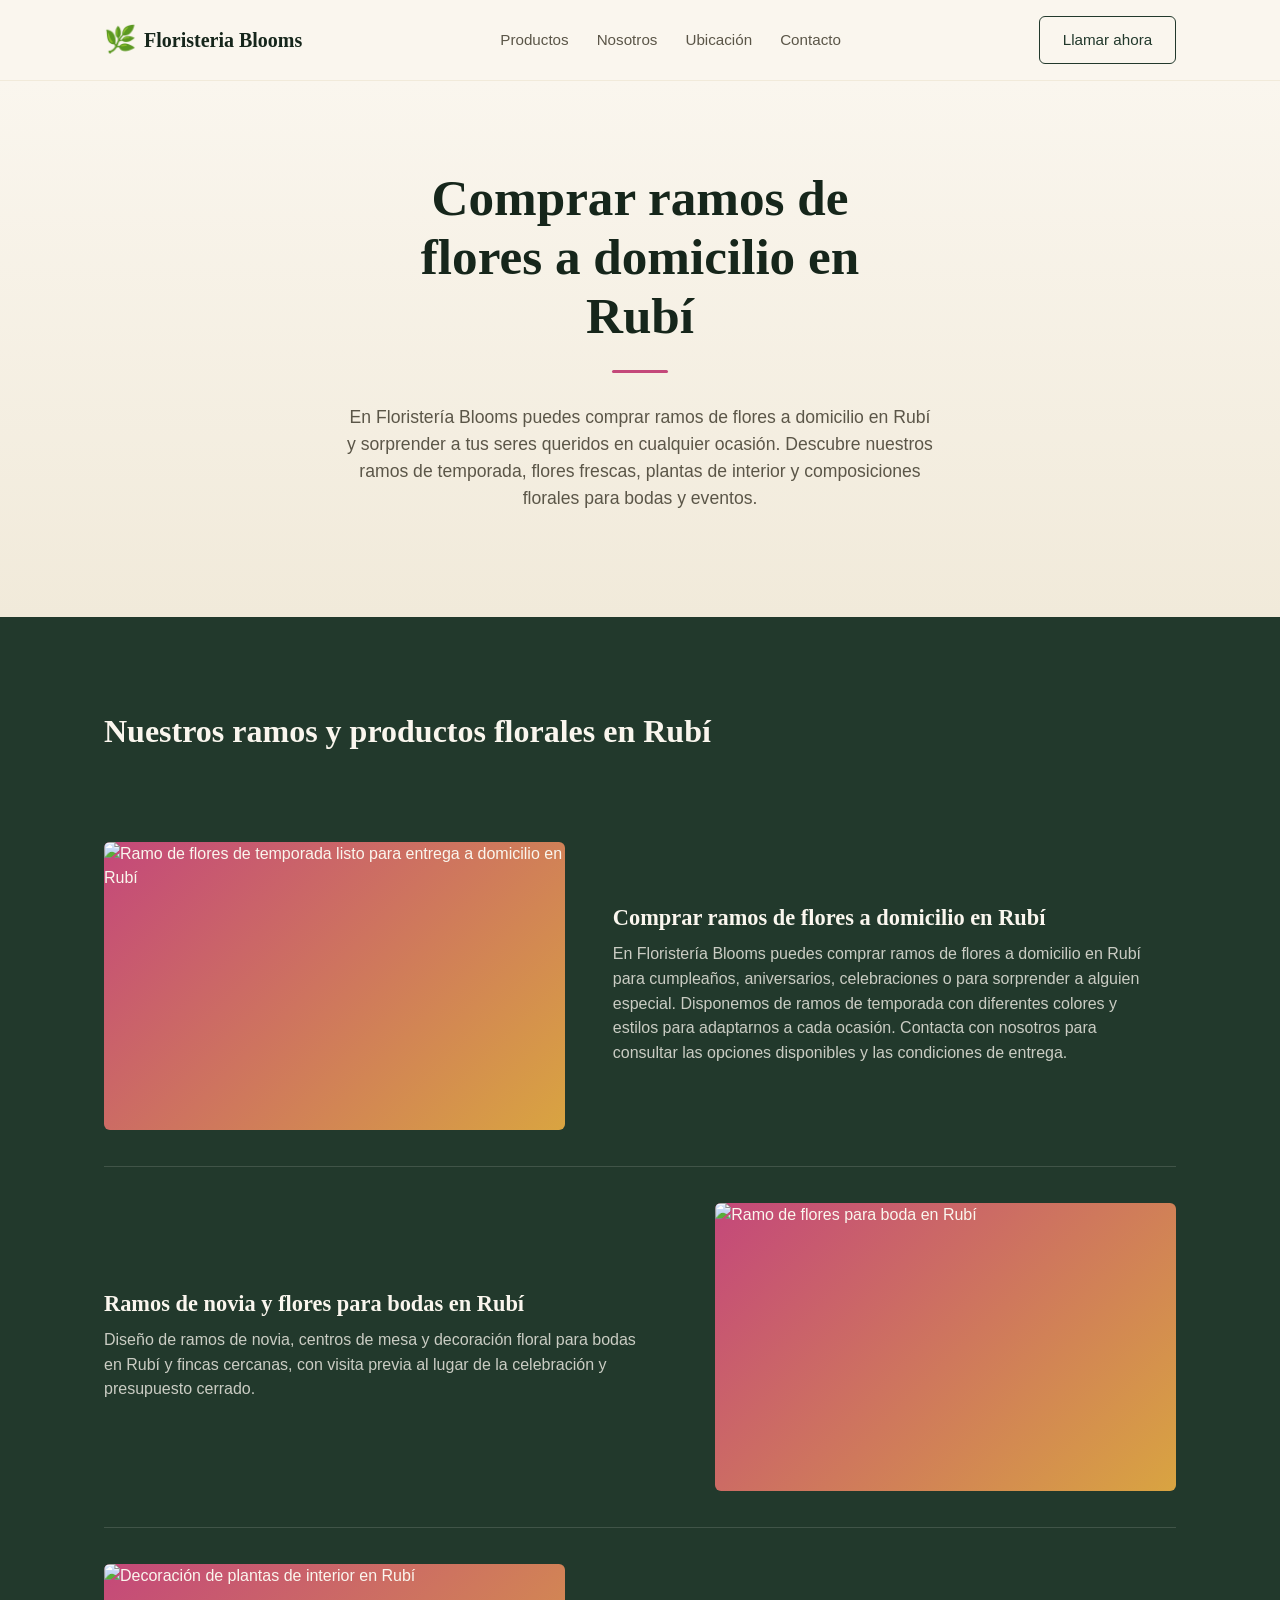
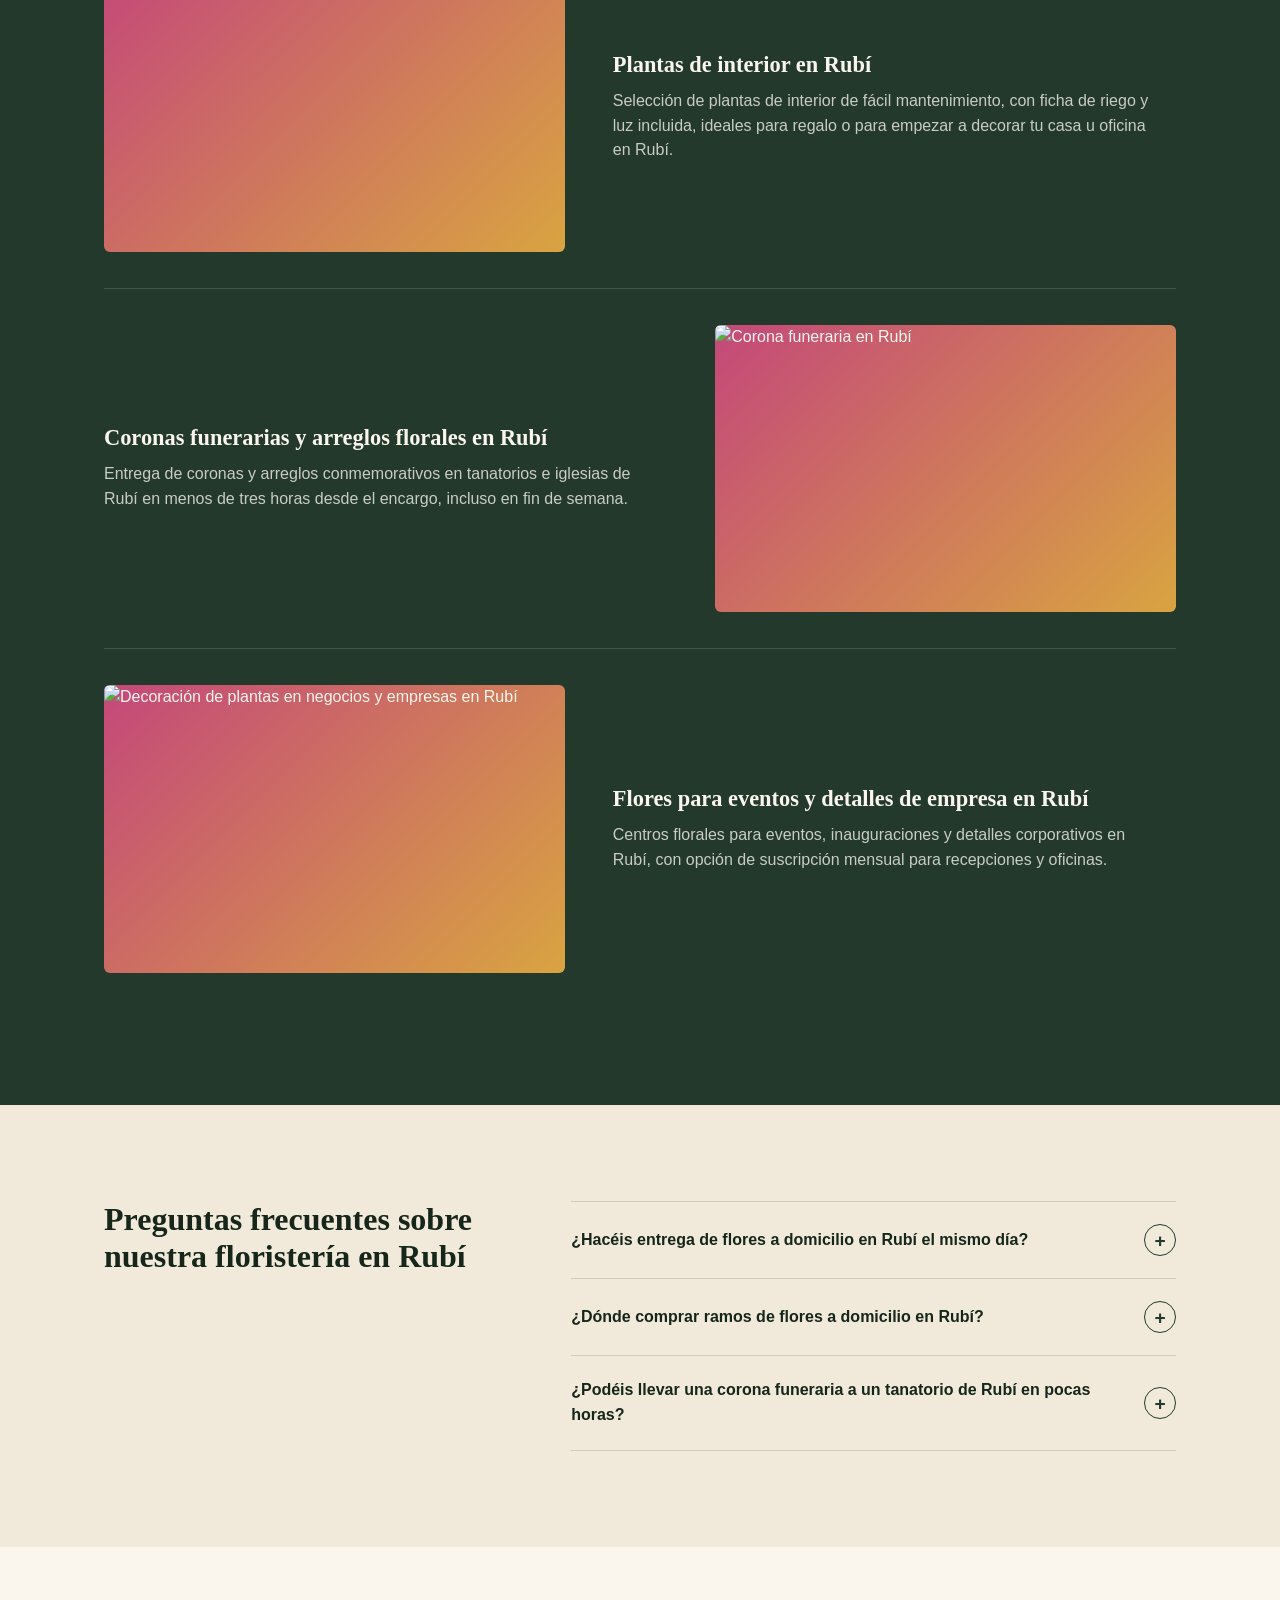
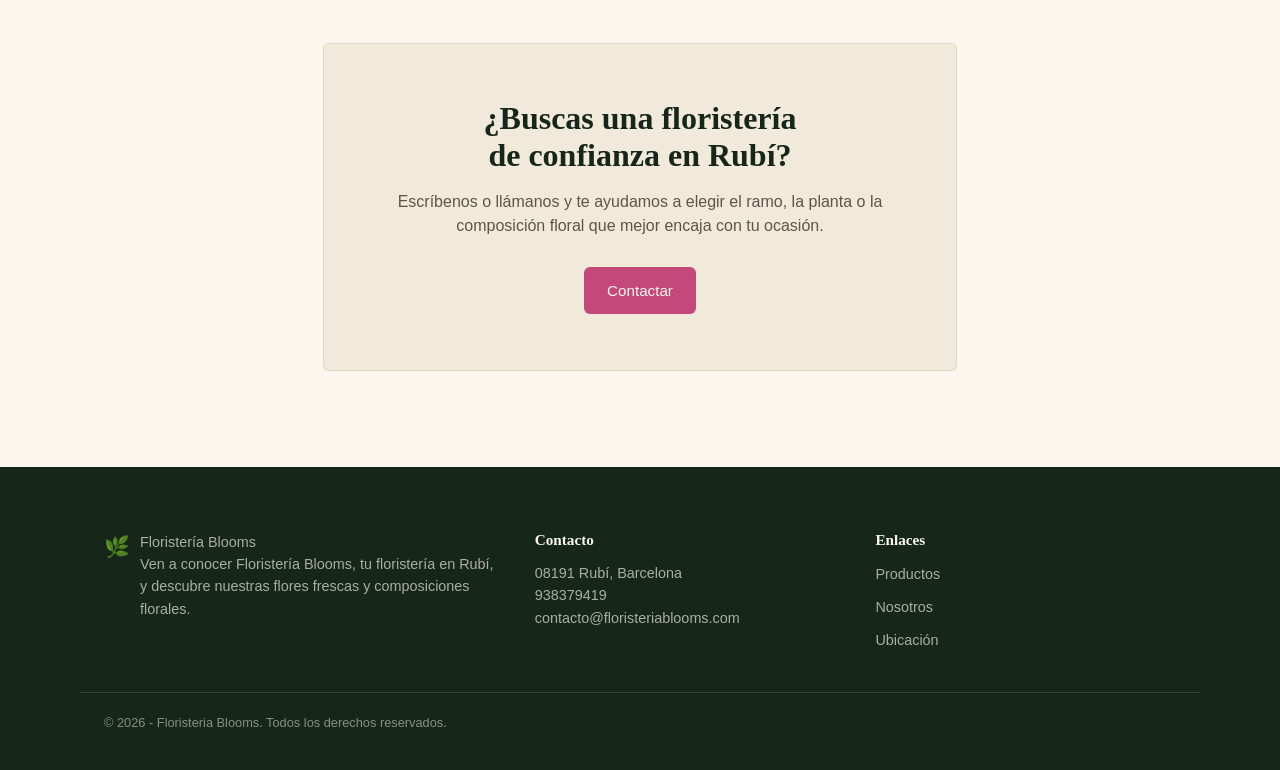
==== commit fac4aa68: "tel" ====
--- a/productos.html
+++ b/productos.html
@@ -13,7 +13,7 @@
   <meta property="og:title" content="Floristería en Rubí | Ramos, Bodas y Flores a Domicilio | Floristeria Blooms">
   <meta property="og:description" content="Floristería en Rubí con ramos de temporada, flores a domicilio el mismo día, ramos de novia, plantas de interior y coronas funerarias. Pide online o visítanos en Rubí.">
   <meta property="og:url" content="https://saracasteloalum.github.io/floristeriablooms/">
-  <meta property="og:locale" content="ca_ES"> 
+  <meta property="og:locale" content="es_ES"> 
 
 </head>
 <body>
@@ -34,7 +34,7 @@
         </ul>
       </nav>
 
-      <a href="tel:+34[tu-teléfono]" class="btn btn-ghost header-cta">Llamar ahora</a>
+      <a href="tel:+34938379419" class="btn btn-ghost header-cta">Llamar ahora</a>
     </div>
   </header>
 
@@ -173,16 +173,15 @@
     <div class="wrap footer-inner">
       <div class="footer-brand">
         <span class="logo-mark" aria-hidden="true">🌿</span>
-        <p>[Nombre del negocio]<br>Floristería en Rubí.</p>
+        <p>Floristería Blooms<br>Ven a conocer Floristería Blooms, tu floristería en Rubí, y descubre nuestras flores frescas y composiciones florales.</p>
       </div>
 
       <div class="footer-col">
         <h3>Contacto</h3>
         <p>
-          [Calle y número]<br>
-          [Código postal] Rubí, Barcelona<br>
-          <a href="tel:+34[tu-teléfono]">[Teléfono]</a><br>
-          <a href="mailto:[tu-email]">[tu-email]</a>
+          08191 Rubí, Barcelona<br>
+          <a href="tel:+34938379419">938379419</a><br>
+          <a href="mailto:contacto@floristeriablooms.com">contacto@floristeriablooms.com</a>
         </p>
       </div>
 
